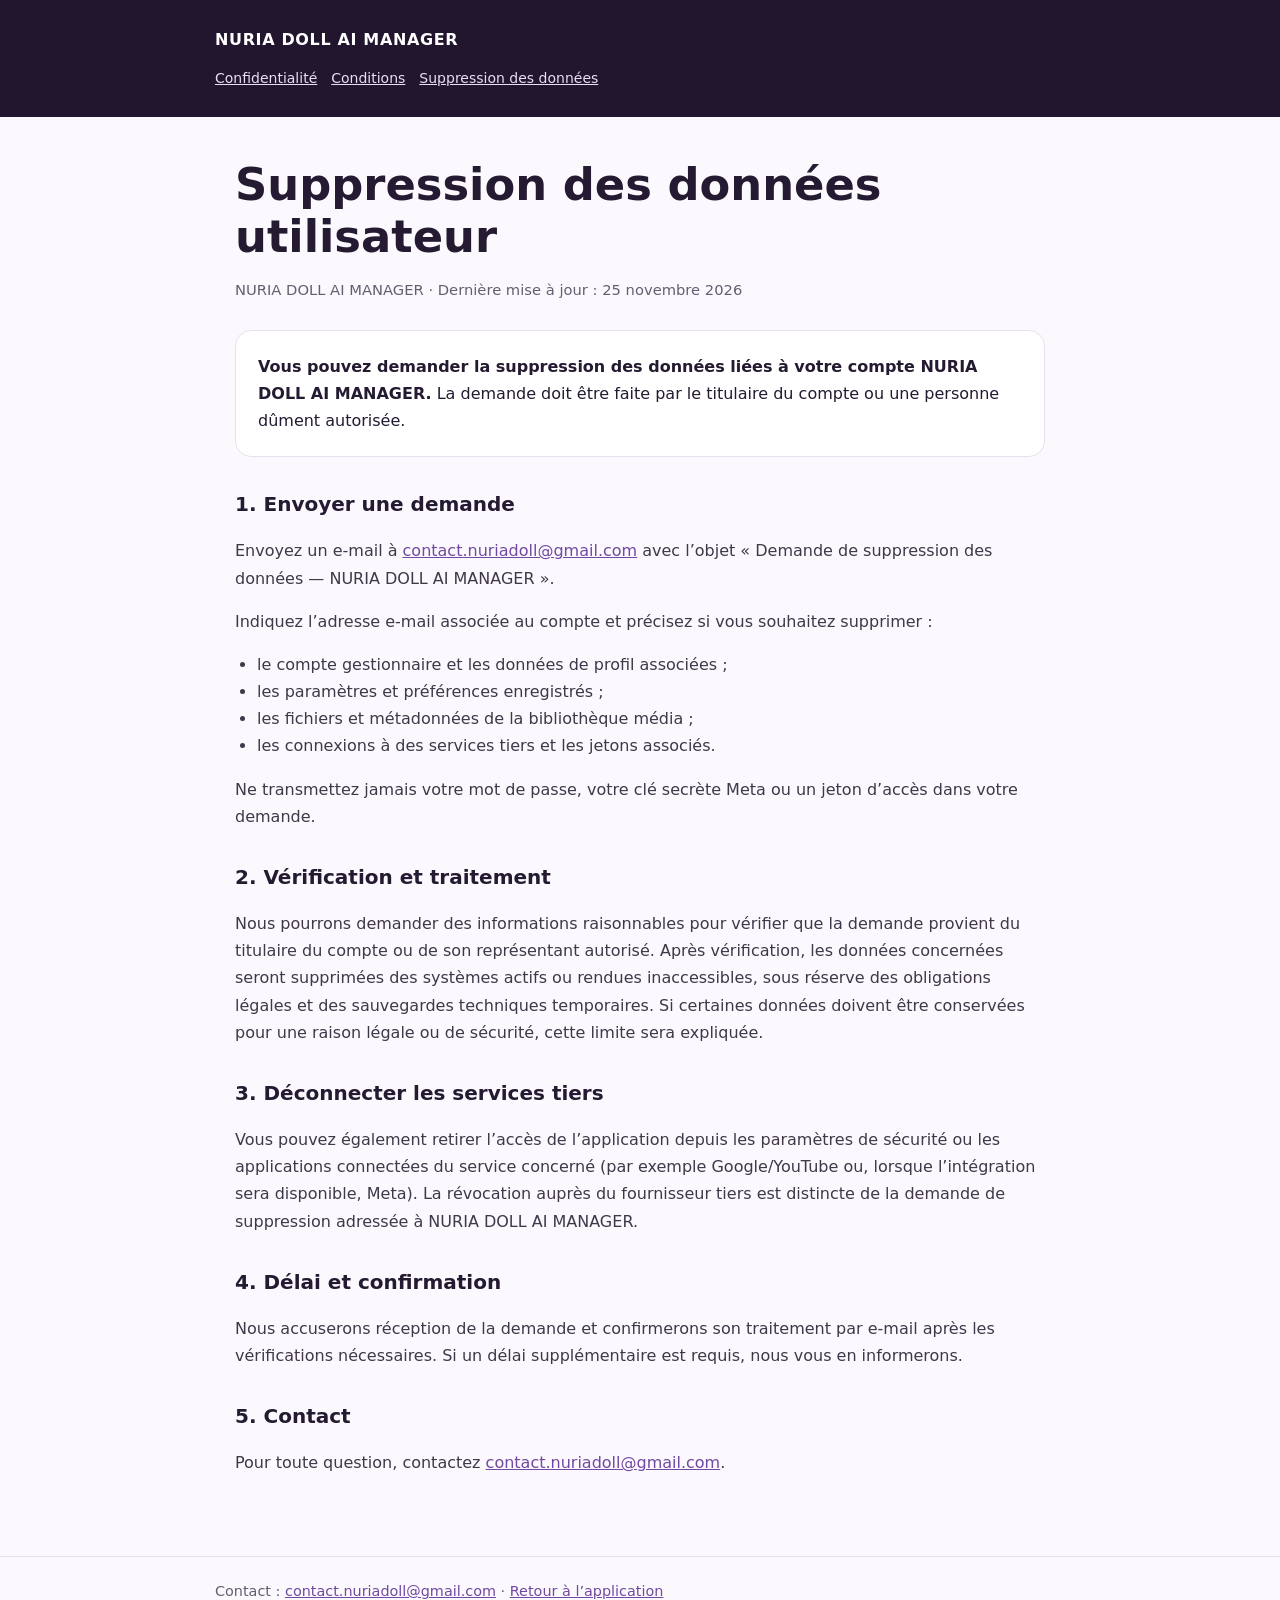
==== data-deletion/index.html @ 6becf40b "Add user data deletion instructions page" ====
<!doctype html>
<html lang="fr"><head><meta charset="utf-8"><meta name="viewport" content="width=device-width,initial-scale=1"><meta name="theme-color" content="#21162e"><meta name="description" content="Instructions pour demander la suppression des données personnelles associées à NURIA DOLL AI MANAGER."><title>Suppression des données utilisateur — NURIA DOLL AI MANAGER</title><style>
:root{color-scheme:light;--ink:#241a31;--muted:#675d70;--accent:#7149a1;--paper:#fbf9fd;--line:#e8e0ee}
*{box-sizing:border-box}body{margin:0;background:var(--paper);color:var(--ink);font:16px/1.7 system-ui,-apple-system,"Segoe UI",sans-serif}
header{background:#21162e;color:#fff;padding:26px 20px}header .inner,main,footer .inner{max-width:850px;margin:auto}
.brand{font-weight:800;letter-spacing:.04em;text-decoration:none;color:#fff}nav{display:flex;flex-wrap:wrap;gap:14px;margin-top:14px;font-size:14px}nav a{color:#e9dff3}
main{padding:42px 20px 64px}h1{font-size:clamp(2rem,5vw,2.8rem);line-height:1.15;margin:0 0 10px}h2{font-size:1.25rem;margin:30px 0 8px}p,li{color:#403748} .meta{color:var(--muted);font-size:.92rem;margin-bottom:28px}
.card{background:#fff;border:1px solid var(--line);border-radius:16px;padding:22px;margin:22px 0}
a{color:var(--accent)}footer{border-top:1px solid var(--line);padding:22px 20px;color:var(--muted);font-size:.9rem}ul{padding-left:22px}
</style></head>
<body><header><div class="inner"><a class="brand" href="/">NURIA DOLL AI MANAGER</a><nav aria-label="Navigation juridique"><a href="/privacy-policy/">Confidentialité</a><a href="/terms/">Conditions</a><a href="/data-deletion/">Suppression des données</a></nav></div></header>
<main><h1>Suppression des données utilisateur</h1><p class="meta">NURIA DOLL AI MANAGER · Dernière mise à jour : 25 novembre 2026</p>
<div class="card"><strong>Vous pouvez demander la suppression des données liées à votre compte NURIA DOLL AI MANAGER.</strong> La demande doit être faite par le titulaire du compte ou une personne dûment autorisée.</div>
<h2>1. Envoyer une demande</h2><p>Envoyez un e-mail à <a href="mailto:contact.nuriadoll@gmail.com?subject=Demande%20de%20suppression%20des%20donn%C3%A9es">contact.nuriadoll@gmail.com</a> avec l’objet « Demande de suppression des données — NURIA DOLL AI MANAGER ».</p><p>Indiquez l’adresse e-mail associée au compte et précisez si vous souhaitez supprimer :</p><ul><li>le compte gestionnaire et les données de profil associées ;</li><li>les paramètres et préférences enregistrés ;</li><li>les fichiers et métadonnées de la bibliothèque média ;</li><li>les connexions à des services tiers et les jetons associés.</li></ul><p>Ne transmettez jamais votre mot de passe, votre clé secrète Meta ou un jeton d’accès dans votre demande.</p>
<h2>2. Vérification et traitement</h2><p>Nous pourrons demander des informations raisonnables pour vérifier que la demande provient du titulaire du compte ou de son représentant autorisé. Après vérification, les données concernées seront supprimées des systèmes actifs ou rendues inaccessibles, sous réserve des obligations légales et des sauvegardes techniques temporaires. Si certaines données doivent être conservées pour une raison légale ou de sécurité, cette limite sera expliquée.</p>
<h2>3. Déconnecter les services tiers</h2><p>Vous pouvez également retirer l’accès de l’application depuis les paramètres de sécurité ou les applications connectées du service concerné (par exemple Google/YouTube ou, lorsque l’intégration sera disponible, Meta). La révocation auprès du fournisseur tiers est distincte de la demande de suppression adressée à NURIA DOLL AI MANAGER.</p>
<h2>4. Délai et confirmation</h2><p>Nous accuserons réception de la demande et confirmerons son traitement par e-mail après les vérifications nécessaires. Si un délai supplémentaire est requis, nous vous en informerons.</p>
<h2>5. Contact</h2><p>Pour toute question, contactez <a href="mailto:contact.nuriadoll@gmail.com">contact.nuriadoll@gmail.com</a>.</p>
</main>
<footer><div class="inner">Contact : <a href="mailto:contact.nuriadoll@gmail.com">contact.nuriadoll@gmail.com</a> · <a href="/">Retour à l’application</a></div></footer></body></html>
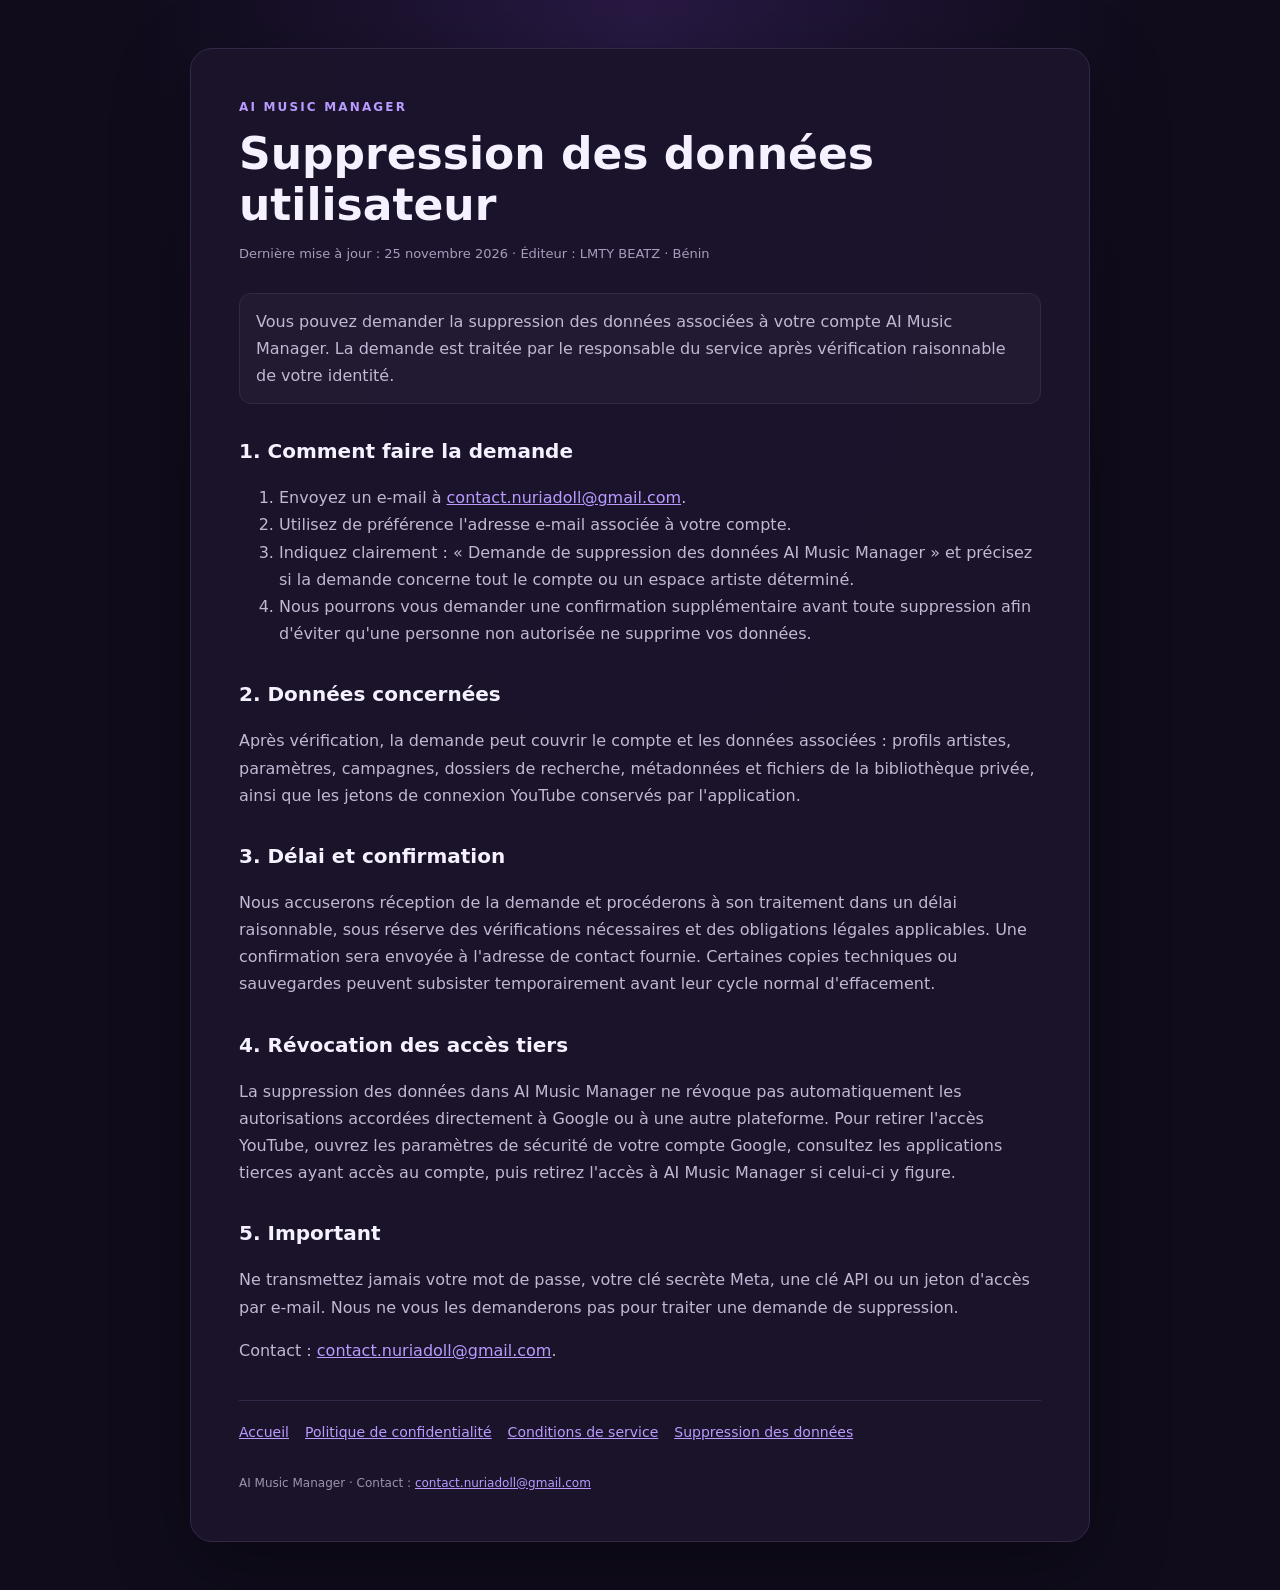
==== commit 4d622983: "Ajouter la page suppression des données utilisateur pour Meta" ====
--- a/data-deletion/index.html
+++ b/data-deletion/index.html
@@ -1,20 +1,39 @@
 <!doctype html>
-<html lang="fr"><head><meta charset="utf-8"><meta name="viewport" content="width=device-width,initial-scale=1"><meta name="theme-color" content="#21162e"><meta name="description" content="Instructions pour demander la suppression des données personnelles associées à NURIA DOLL AI MANAGER."><title>Suppression des données utilisateur — NURIA DOLL AI MANAGER</title><style>
-:root{color-scheme:light;--ink:#241a31;--muted:#675d70;--accent:#7149a1;--paper:#fbf9fd;--line:#e8e0ee}
-*{box-sizing:border-box}body{margin:0;background:var(--paper);color:var(--ink);font:16px/1.7 system-ui,-apple-system,"Segoe UI",sans-serif}
-header{background:#21162e;color:#fff;padding:26px 20px}header .inner,main,footer .inner{max-width:850px;margin:auto}
-.brand{font-weight:800;letter-spacing:.04em;text-decoration:none;color:#fff}nav{display:flex;flex-wrap:wrap;gap:14px;margin-top:14px;font-size:14px}nav a{color:#e9dff3}
-main{padding:42px 20px 64px}h1{font-size:clamp(2rem,5vw,2.8rem);line-height:1.15;margin:0 0 10px}h2{font-size:1.25rem;margin:30px 0 8px}p,li{color:#403748} .meta{color:var(--muted);font-size:.92rem;margin-bottom:28px}
-.card{background:#fff;border:1px solid var(--line);border-radius:16px;padding:22px;margin:22px 0}
-a{color:var(--accent)}footer{border-top:1px solid var(--line);padding:22px 20px;color:var(--muted);font-size:.9rem}ul{padding-left:22px}
-</style></head>
-<body><header><div class="inner"><a class="brand" href="/">NURIA DOLL AI MANAGER</a><nav aria-label="Navigation juridique"><a href="/privacy-policy/">Confidentialité</a><a href="/terms/">Conditions</a><a href="/data-deletion/">Suppression des données</a></nav></div></header>
-<main><h1>Suppression des données utilisateur</h1><p class="meta">NURIA DOLL AI MANAGER · Dernière mise à jour : 25 novembre 2026</p>
-<div class="card"><strong>Vous pouvez demander la suppression des données liées à votre compte NURIA DOLL AI MANAGER.</strong> La demande doit être faite par le titulaire du compte ou une personne dûment autorisée.</div>
-<h2>1. Envoyer une demande</h2><p>Envoyez un e-mail à <a href="mailto:contact.nuriadoll@gmail.com?subject=Demande%20de%20suppression%20des%20donn%C3%A9es">contact.nuriadoll@gmail.com</a> avec l’objet « Demande de suppression des données — NURIA DOLL AI MANAGER ».</p><p>Indiquez l’adresse e-mail associée au compte et précisez si vous souhaitez supprimer :</p><ul><li>le compte gestionnaire et les données de profil associées ;</li><li>les paramètres et préférences enregistrés ;</li><li>les fichiers et métadonnées de la bibliothèque média ;</li><li>les connexions à des services tiers et les jetons associés.</li></ul><p>Ne transmettez jamais votre mot de passe, votre clé secrète Meta ou un jeton d’accès dans votre demande.</p>
-<h2>2. Vérification et traitement</h2><p>Nous pourrons demander des informations raisonnables pour vérifier que la demande provient du titulaire du compte ou de son représentant autorisé. Après vérification, les données concernées seront supprimées des systèmes actifs ou rendues inaccessibles, sous réserve des obligations légales et des sauvegardes techniques temporaires. Si certaines données doivent être conservées pour une raison légale ou de sécurité, cette limite sera expliquée.</p>
-<h2>3. Déconnecter les services tiers</h2><p>Vous pouvez également retirer l’accès de l’application depuis les paramètres de sécurité ou les applications connectées du service concerné (par exemple Google/YouTube ou, lorsque l’intégration sera disponible, Meta). La révocation auprès du fournisseur tiers est distincte de la demande de suppression adressée à NURIA DOLL AI MANAGER.</p>
-<h2>4. Délai et confirmation</h2><p>Nous accuserons réception de la demande et confirmerons son traitement par e-mail après les vérifications nécessaires. Si un délai supplémentaire est requis, nous vous en informerons.</p>
-<h2>5. Contact</h2><p>Pour toute question, contactez <a href="mailto:contact.nuriadoll@gmail.com">contact.nuriadoll@gmail.com</a>.</p>
-</main>
-<footer><div class="inner">Contact : <a href="mailto:contact.nuriadoll@gmail.com">contact.nuriadoll@gmail.com</a> · <a href="/">Retour à l’application</a></div></footer></body></html>+<html lang="fr">
+<head>
+<meta charset="utf-8">
+<meta name="viewport" content="width=device-width, initial-scale=1">
+<meta name="theme-color" content="#171027">
+<title>Suppression des données utilisateur — AI Music Manager</title>
+<style>
+:root{color-scheme:dark;--bg:#100c1c;--panel:#1b142b;--line:#342748;--text:#f6f1ff;--muted:#c2b7d4;--accent:#b99aff}
+*{box-sizing:border-box}body{margin:0;background:radial-gradient(ellipse at top,#281943 0,#100c1c 55%);color:var(--text);font:16px/1.7 Inter,system-ui,-apple-system,Segoe UI,sans-serif}
+main{width:min(900px,calc(100% - 32px));margin:48px auto;padding:clamp(22px,5vw,48px);background:rgba(27,20,43,.94);border:1px solid var(--line);border-radius:22px;box-shadow:0 24px 80px #0005}
+.brand{font-size:12px;letter-spacing:.18em;color:var(--accent);font-weight:800}h1{font-size:clamp(30px,5vw,44px);line-height:1.15;margin:12px 0}h2{font-size:20px;margin:30px 0 8px}p,li{color:var(--muted)}a{color:var(--accent)}.meta{font-size:13px;color:#a99bbd;margin-bottom:28px}.notice{padding:14px 16px;border:1px solid var(--line);border-radius:12px;background:#ffffff08;color:var(--muted)}nav{display:flex;flex-wrap:wrap;gap:16px;margin-top:36px;padding-top:20px;border-top:1px solid var(--line);font-size:14px}footer{font-size:12px;color:#9e91b0;margin-top:28px}
+</style>
+</head>
+<body><main>
+<div class="brand">AI MUSIC MANAGER</div>
+<h1>Suppression des données utilisateur</h1>
+<div class="meta">Dernière mise à jour : 25 novembre 2026 · Éditeur : LMTY BEATZ · Bénin</div>
+
+<p class="notice">Vous pouvez demander la suppression des données associées à votre compte AI Music Manager. La demande est traitée par le responsable du service après vérification raisonnable de votre identité.</p>
+<h2>1. Comment faire la demande</h2>
+<ol>
+<li>Envoyez un e-mail à <a href="mailto:contact.nuriadoll@gmail.com?subject=Demande%20de%20suppression%20des%20donn%C3%A9es%20-%20AI%20Music%20Manager">contact.nuriadoll@gmail.com</a>.</li>
+<li>Utilisez de préférence l'adresse e-mail associée à votre compte.</li>
+<li>Indiquez clairement : « Demande de suppression des données AI Music Manager » et précisez si la demande concerne tout le compte ou un espace artiste déterminé.</li>
+<li>Nous pourrons vous demander une confirmation supplémentaire avant toute suppression afin d'éviter qu'une personne non autorisée ne supprime vos données.</li>
+</ol>
+<h2>2. Données concernées</h2>
+<p>Après vérification, la demande peut couvrir le compte et les données associées : profils artistes, paramètres, campagnes, dossiers de recherche, métadonnées et fichiers de la bibliothèque privée, ainsi que les jetons de connexion YouTube conservés par l'application.</p>
+<h2>3. Délai et confirmation</h2>
+<p>Nous accuserons réception de la demande et procéderons à son traitement dans un délai raisonnable, sous réserve des vérifications nécessaires et des obligations légales applicables. Une confirmation sera envoyée à l'adresse de contact fournie. Certaines copies techniques ou sauvegardes peuvent subsister temporairement avant leur cycle normal d'effacement.</p>
+<h2>4. Révocation des accès tiers</h2>
+<p>La suppression des données dans AI Music Manager ne révoque pas automatiquement les autorisations accordées directement à Google ou à une autre plateforme. Pour retirer l'accès YouTube, ouvrez les paramètres de sécurité de votre compte Google, consultez les applications tierces ayant accès au compte, puis retirez l'accès à AI Music Manager si celui-ci y figure.</p>
+<h2>5. Important</h2>
+<p>Ne transmettez jamais votre mot de passe, votre clé secrète Meta, une clé API ou un jeton d'accès par e-mail. Nous ne vous les demanderons pas pour traiter une demande de suppression.</p>
+<p>Contact : <a href="mailto:contact.nuriadoll@gmail.com">contact.nuriadoll@gmail.com</a>.</p>
+<nav aria-label="Liens juridiques"><a href="/">Accueil</a><a href="/privacy-policy/">Politique de confidentialité</a><a href="/terms/">Conditions de service</a><a href="/data-deletion/">Suppression des données</a></nav>
+<footer>AI Music Manager · Contact : <a href="mailto:contact.nuriadoll@gmail.com">contact.nuriadoll@gmail.com</a></footer>
+</main></body></html>
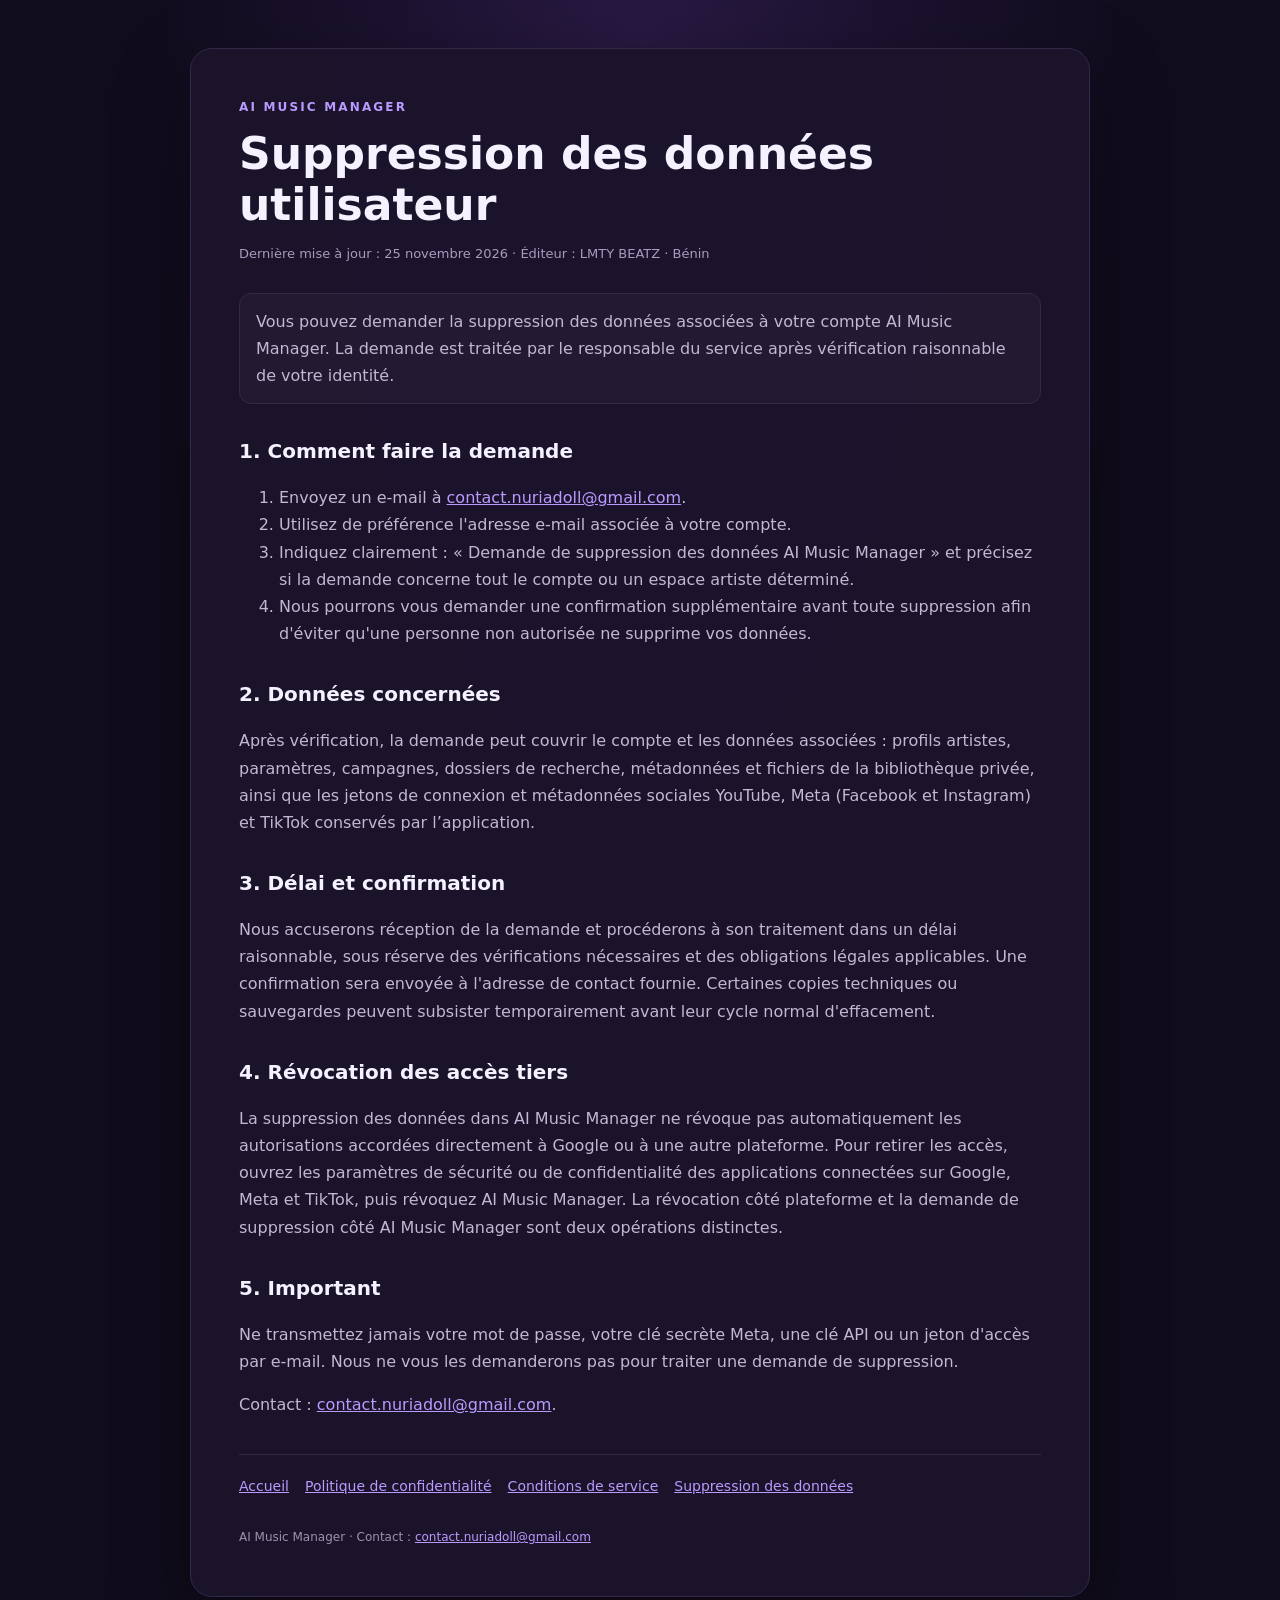
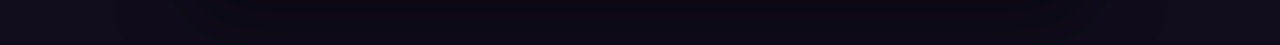
==== commit 35248606: "Include social network tokens in deletion policy" ====
--- a/data-deletion/index.html
+++ b/data-deletion/index.html
@@ -26,11 +26,11 @@
 <li>Nous pourrons vous demander une confirmation supplémentaire avant toute suppression afin d'éviter qu'une personne non autorisée ne supprime vos données.</li>
 </ol>
 <h2>2. Données concernées</h2>
-<p>Après vérification, la demande peut couvrir le compte et les données associées : profils artistes, paramètres, campagnes, dossiers de recherche, métadonnées et fichiers de la bibliothèque privée, ainsi que les jetons de connexion YouTube conservés par l'application.</p>
+<p>Après vérification, la demande peut couvrir le compte et les données associées : profils artistes, paramètres, campagnes, dossiers de recherche, métadonnées et fichiers de la bibliothèque privée, ainsi que les jetons de connexion et métadonnées sociales YouTube, Meta (Facebook et Instagram) et TikTok conservés par l’application.</p>
 <h2>3. Délai et confirmation</h2>
 <p>Nous accuserons réception de la demande et procéderons à son traitement dans un délai raisonnable, sous réserve des vérifications nécessaires et des obligations légales applicables. Une confirmation sera envoyée à l'adresse de contact fournie. Certaines copies techniques ou sauvegardes peuvent subsister temporairement avant leur cycle normal d'effacement.</p>
 <h2>4. Révocation des accès tiers</h2>
-<p>La suppression des données dans AI Music Manager ne révoque pas automatiquement les autorisations accordées directement à Google ou à une autre plateforme. Pour retirer l'accès YouTube, ouvrez les paramètres de sécurité de votre compte Google, consultez les applications tierces ayant accès au compte, puis retirez l'accès à AI Music Manager si celui-ci y figure.</p>
+<p>La suppression des données dans AI Music Manager ne révoque pas automatiquement les autorisations accordées directement à Google ou à une autre plateforme. Pour retirer les accès, ouvrez les paramètres de sécurité ou de confidentialité des applications connectées sur Google, Meta et TikTok, puis révoquez AI Music Manager. La révocation côté plateforme et la demande de suppression côté AI Music Manager sont deux opérations distinctes.</p>
 <h2>5. Important</h2>
 <p>Ne transmettez jamais votre mot de passe, votre clé secrète Meta, une clé API ou un jeton d'accès par e-mail. Nous ne vous les demanderons pas pour traiter une demande de suppression.</p>
 <p>Contact : <a href="mailto:contact.nuriadoll@gmail.com">contact.nuriadoll@gmail.com</a>.</p>
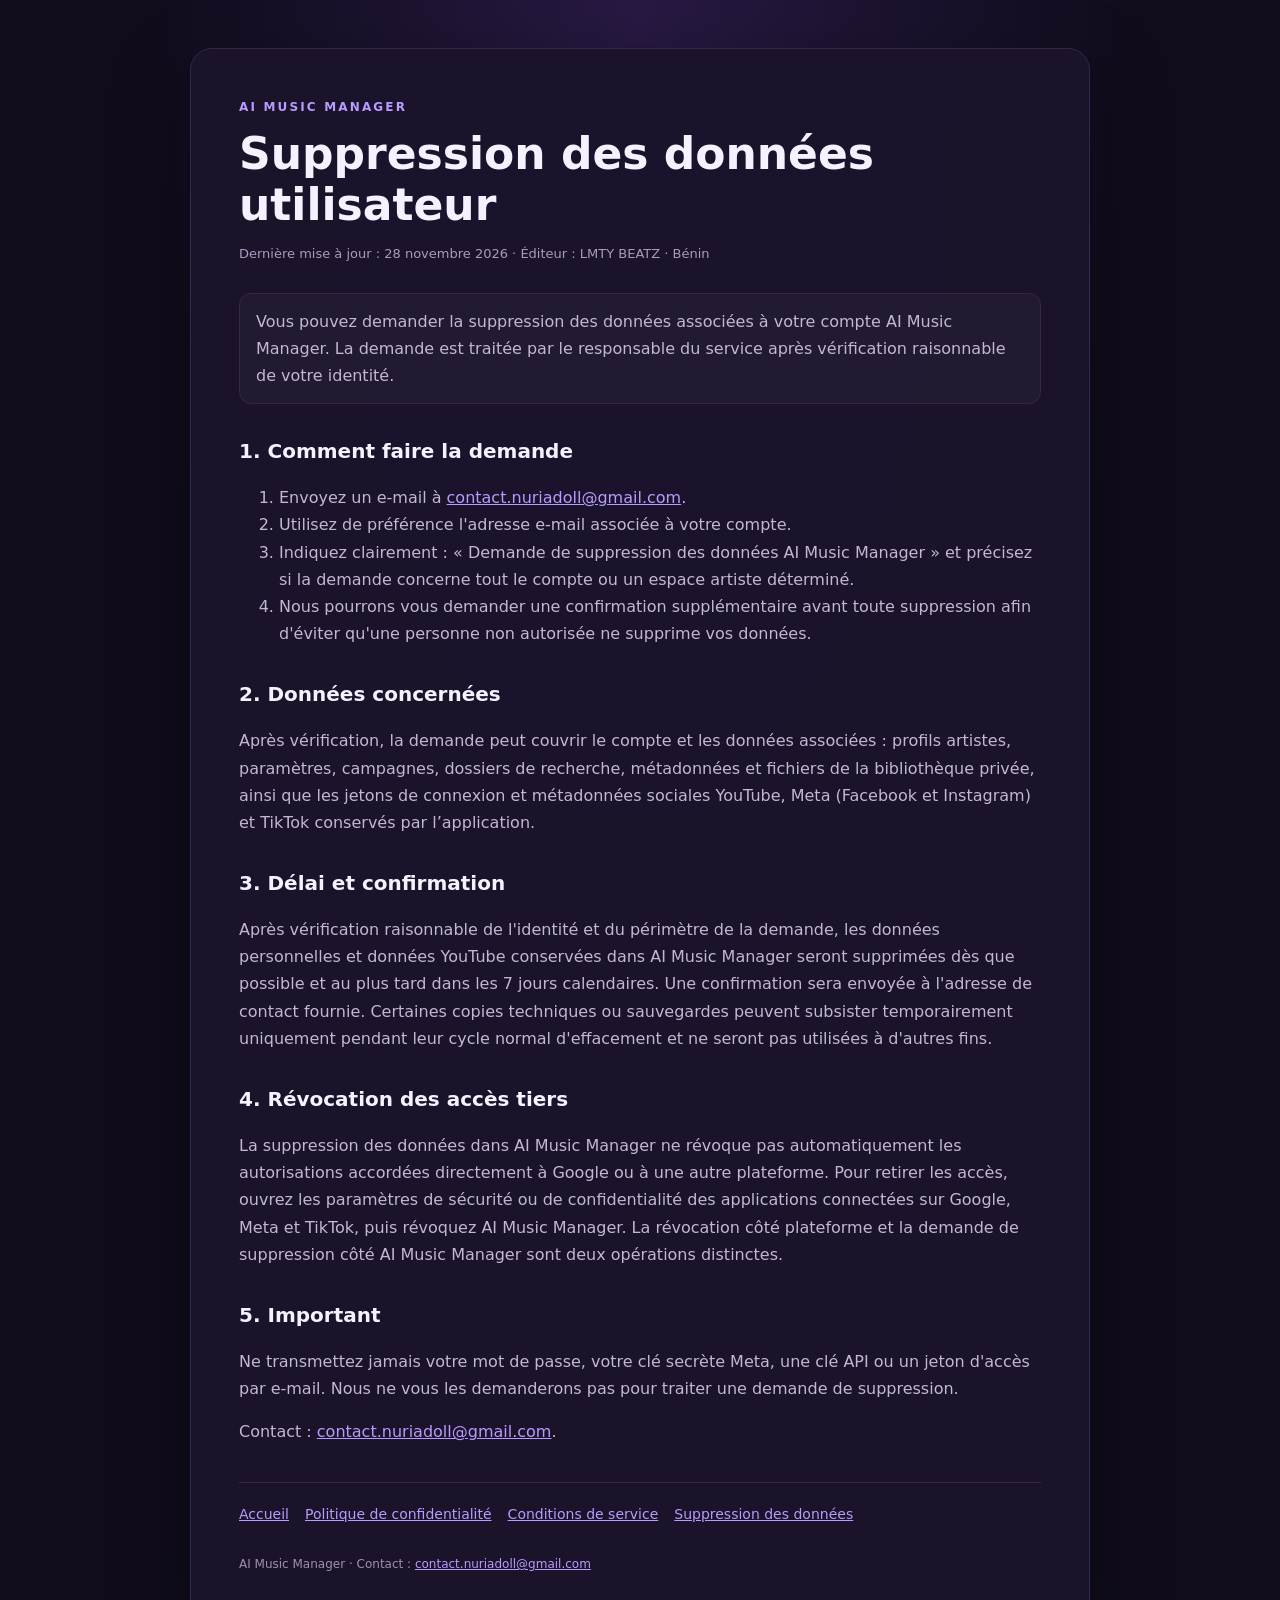
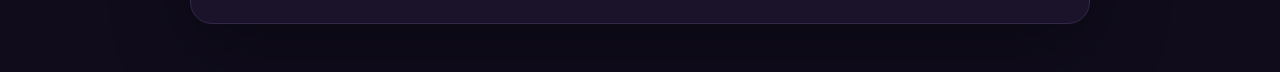
==== commit 119a1c91: "Specify YouTube data deletion response window" ====
--- a/data-deletion/index.html
+++ b/data-deletion/index.html
@@ -15,7 +15,7 @@
 <body><main>
 <div class="brand">AI MUSIC MANAGER</div>
 <h1>Suppression des données utilisateur</h1>
-<div class="meta">Dernière mise à jour : 25 novembre 2026 · Éditeur : LMTY BEATZ · Bénin</div>
+<div class="meta">Dernière mise à jour : 28 novembre 2026 · Éditeur : LMTY BEATZ · Bénin</div>
 
 <p class="notice">Vous pouvez demander la suppression des données associées à votre compte AI Music Manager. La demande est traitée par le responsable du service après vérification raisonnable de votre identité.</p>
 <h2>1. Comment faire la demande</h2>
@@ -28,7 +28,7 @@
 <h2>2. Données concernées</h2>
 <p>Après vérification, la demande peut couvrir le compte et les données associées : profils artistes, paramètres, campagnes, dossiers de recherche, métadonnées et fichiers de la bibliothèque privée, ainsi que les jetons de connexion et métadonnées sociales YouTube, Meta (Facebook et Instagram) et TikTok conservés par l’application.</p>
 <h2>3. Délai et confirmation</h2>
-<p>Nous accuserons réception de la demande et procéderons à son traitement dans un délai raisonnable, sous réserve des vérifications nécessaires et des obligations légales applicables. Une confirmation sera envoyée à l'adresse de contact fournie. Certaines copies techniques ou sauvegardes peuvent subsister temporairement avant leur cycle normal d'effacement.</p>
+<p>Après vérification raisonnable de l'identité et du périmètre de la demande, les données personnelles et données YouTube conservées dans AI Music Manager seront supprimées dès que possible et au plus tard dans les 7 jours calendaires. Une confirmation sera envoyée à l'adresse de contact fournie. Certaines copies techniques ou sauvegardes peuvent subsister temporairement uniquement pendant leur cycle normal d'effacement et ne seront pas utilisées à d'autres fins.</p>
 <h2>4. Révocation des accès tiers</h2>
 <p>La suppression des données dans AI Music Manager ne révoque pas automatiquement les autorisations accordées directement à Google ou à une autre plateforme. Pour retirer les accès, ouvrez les paramètres de sécurité ou de confidentialité des applications connectées sur Google, Meta et TikTok, puis révoquez AI Music Manager. La révocation côté plateforme et la demande de suppression côté AI Music Manager sont deux opérations distinctes.</p>
 <h2>5. Important</h2>
